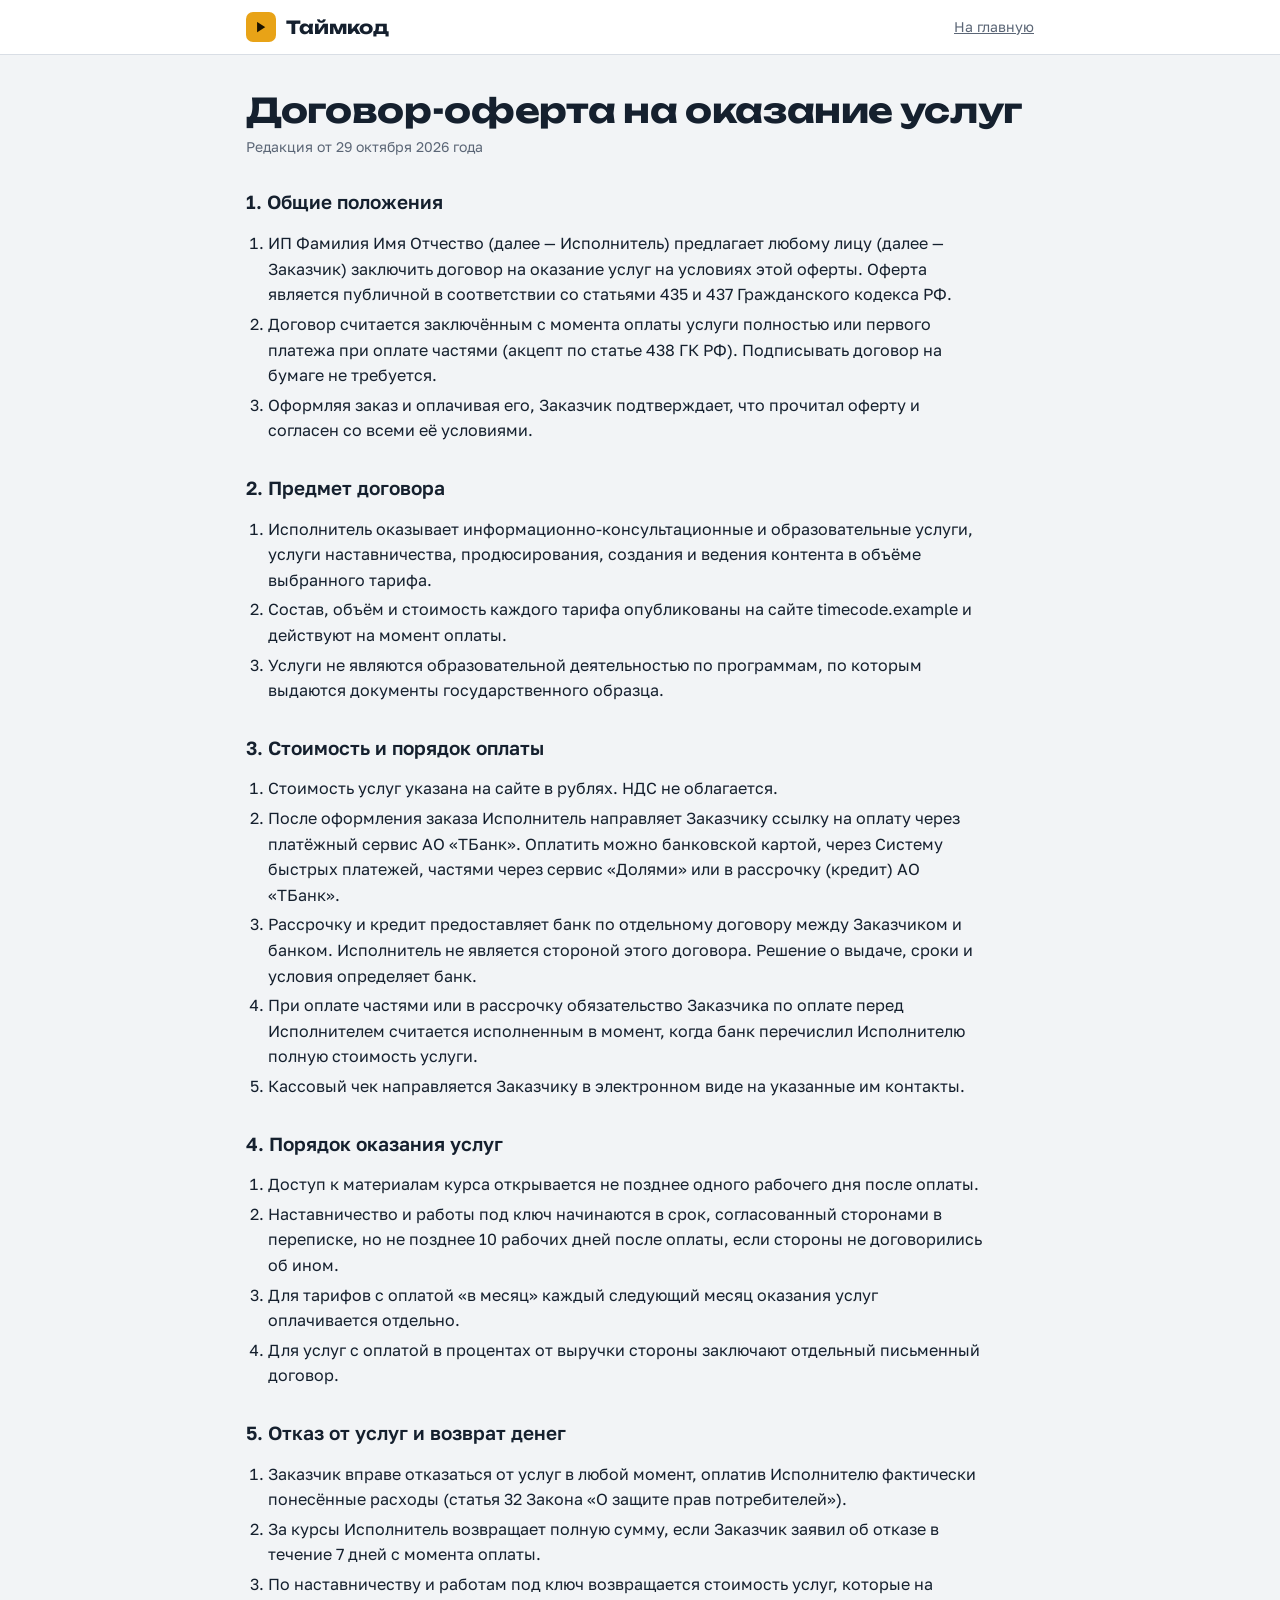
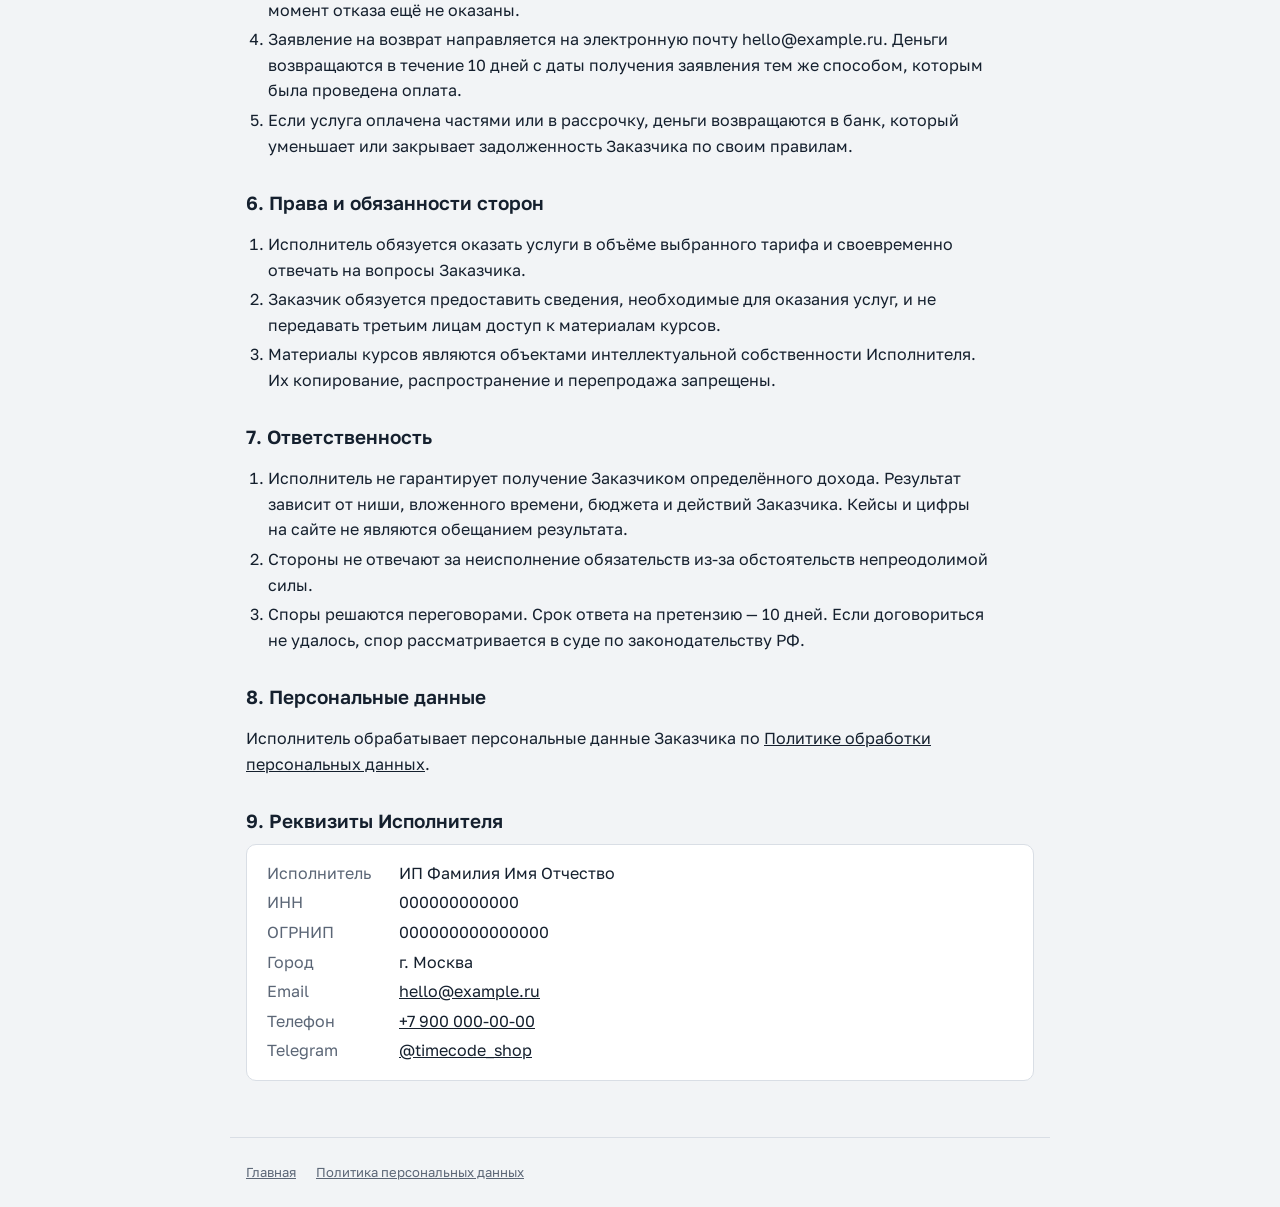
==== site/oferta.html @ 29308879 "Сайт: оплата частями через Т-Банк, оферта и политика ПДн Подготовка сайта к проверке для интернет-эк" ====
<!doctype html>
<html lang="ru">
<head>
<meta charset="utf-8">
<meta name="viewport" content="width=device-width, initial-scale=1, viewport-fit=cover">
<title>Договор-оферта</title>
<meta name="description" content="Публичная оферта на оказание услуг: обучение, наставничество и работа под ключ.">
<link rel="preconnect" href="https://fonts.googleapis.com">
<link rel="preconnect" href="https://fonts.gstatic.com" crossorigin>
<link rel="stylesheet" href="https://fonts.googleapis.com/css2?family=Unbounded:wght@700&family=Golos+Text:wght@400;600&display=swap">
<link rel="stylesheet" href="legal.css">
</head>
<body>

<header class="top">
  <div class="wrap"><a class="logo" href="index.html"><i>▶</i>Таймкод</a><a href="index.html">На главную</a></div>
</header>

<main>
  <div class="wrap">
    <h1>Договор-оферта на оказание услуг</h1>
    <p class="meta">Редакция от 29 октября 2026 года</p>

    <h2>1. Общие положения</h2>
    <ol>
      <li><span data-seller="name"></span> (далее — Исполнитель) предлагает любому лицу (далее — Заказчик) заключить договор на оказание услуг на условиях этой оферты. Оферта является публичной в соответствии со статьями 435 и 437 Гражданского кодекса РФ.</li>
      <li>Договор считается заключённым с момента оплаты услуги полностью или первого платежа при оплате частями (акцепт по статье 438 ГК РФ). Подписывать договор на бумаге не требуется.</li>
      <li>Оформляя заказ и оплачивая его, Заказчик подтверждает, что прочитал оферту и согласен со всеми её условиями.</li>
    </ol>

    <h2>2. Предмет договора</h2>
    <ol>
      <li>Исполнитель оказывает информационно-консультационные и образовательные услуги, услуги наставничества, продюсирования, создания и ведения контента в объёме выбранного тарифа.</li>
      <li>Состав, объём и стоимость каждого тарифа опубликованы на сайте <span data-seller="site"></span> и действуют на момент оплаты.</li>
      <li>Услуги не являются образовательной деятельностью по программам, по которым выдаются документы государственного образца.</li>
    </ol>

    <h2>3. Стоимость и порядок оплаты</h2>
    <ol>
      <li>Стоимость услуг указана на сайте в рублях. НДС не облагается.</li>
      <li>После оформления заказа Исполнитель направляет Заказчику ссылку на оплату через платёжный сервис АО «ТБанк». Оплатить можно банковской картой, через Систему быстрых платежей, частями через сервис «Долями» или в рассрочку (кредит) АО «ТБанк».</li>
      <li>Рассрочку и кредит предоставляет банк по отдельному договору между Заказчиком и банком. Исполнитель не является стороной этого договора. Решение о выдаче, сроки и условия определяет банк.</li>
      <li>При оплате частями или в рассрочку обязательство Заказчика по оплате перед Исполнителем считается исполненным в момент, когда банк перечислил Исполнителю полную стоимость услуги.</li>
      <li>Кассовый чек направляется Заказчику в электронном виде на указанные им контакты.</li>
    </ol>

    <h2>4. Порядок оказания услуг</h2>
    <ol>
      <li>Доступ к материалам курса открывается не позднее одного рабочего дня после оплаты.</li>
      <li>Наставничество и работы под ключ начинаются в срок, согласованный сторонами в переписке, но не позднее 10 рабочих дней после оплаты, если стороны не договорились об ином.</li>
      <li>Для тарифов с оплатой «в месяц» каждый следующий месяц оказания услуг оплачивается отдельно.</li>
      <li>Для услуг с оплатой в процентах от выручки стороны заключают отдельный письменный договор.</li>
    </ol>

    <h2>5. Отказ от услуг и возврат денег</h2>
    <ol>
      <li>Заказчик вправе отказаться от услуг в любой момент, оплатив Исполнителю фактически понесённые расходы (статья 32 Закона «О защите прав потребителей»).</li>
      <li>За курсы Исполнитель возвращает полную сумму, если Заказчик заявил об отказе в течение 7 дней с момента оплаты.</li>
      <li>По наставничеству и работам под ключ возвращается стоимость услуг, которые на момент отказа ещё не оказаны.</li>
      <li>Заявление на возврат направляется на электронную почту <span data-seller="email"></span>. Деньги возвращаются в течение 10 дней с даты получения заявления тем же способом, которым была проведена оплата.</li>
      <li>Если услуга оплачена частями или в рассрочку, деньги возвращаются в банк, который уменьшает или закрывает задолженность Заказчика по своим правилам.</li>
    </ol>

    <h2>6. Права и обязанности сторон</h2>
    <ol>
      <li>Исполнитель обязуется оказать услуги в объёме выбранного тарифа и своевременно отвечать на вопросы Заказчика.</li>
      <li>Заказчик обязуется предоставить сведения, необходимые для оказания услуг, и не передавать третьим лицам доступ к материалам курсов.</li>
      <li>Материалы курсов являются объектами интеллектуальной собственности Исполнителя. Их копирование, распространение и перепродажа запрещены.</li>
    </ol>

    <h2>7. Ответственность</h2>
    <ol>
      <li>Исполнитель не гарантирует получение Заказчиком определённого дохода. Результат зависит от ниши, вложенного времени, бюджета и действий Заказчика. Кейсы и цифры на сайте не являются обещанием результата.</li>
      <li>Стороны не отвечают за неисполнение обязательств из-за обстоятельств непреодолимой силы.</li>
      <li>Споры решаются переговорами. Срок ответа на претензию — 10 дней. Если договориться не удалось, спор рассматривается в суде по законодательству РФ.</li>
    </ol>

    <h2>8. Персональные данные</h2>
    <p>Исполнитель обрабатывает персональные данные Заказчика по <a href="privacy.html">Политике обработки персональных данных</a>.</p>

    <h2>9. Реквизиты Исполнителя</h2>
    <div class="req">
      <div><span>Исполнитель</span><span data-seller="name"></span></div>
      <div><span>ИНН</span><span data-seller="inn"></span></div>
      <div><span>ОГРНИП</span><span data-seller="ogrnip"></span></div>
      <div><span>Город</span><span data-seller="city"></span></div>
      <div><span>Email</span><a data-seller="email" data-seller-href="email"></a></div>
      <div><span>Телефон</span><a data-seller="phone" data-seller-href="phone"></a></div>
      <div><span>Telegram</span><a data-seller="tg" data-seller-href="tg"></a></div>
    </div>
  </div>
</main>

<footer><div class="wrap"><a href="index.html">Главная</a><a href="privacy.html">Политика персональных данных</a></div></footer>

<script src="seller.js"></script>
</body>
</html>
---- site/legal.css ----
/* Общие стили юридических страниц: те же токены, что и на главной */
:root {
  --bg: #F2F4F6; --surface: #FFFFFF; --ink: #15202E; --muted: #5B6676; --line: #D9DEE5;
  --accent: #E8A317; --accent-ink: #1A1300;
  --font-display: "Unbounded", "Arial Black", system-ui, sans-serif;
  --font-body: "Golos Text", "Segoe UI", system-ui, sans-serif;
  --font-mono: "JetBrains Mono", ui-monospace, "SFMono-Regular", Menlo, monospace;
  color-scheme: light;
}
@media (prefers-color-scheme: dark) {
  :root:not([data-theme="light"]) {
    --bg: #0F151D; --surface: #17202B; --ink: #E7ECF2; --muted: #95A1B2; --line: #2A3542; --accent: #F0B33A;
    color-scheme: dark;
  }
}
:root[data-theme="dark"] {
  --bg: #0F151D; --surface: #17202B; --ink: #E7ECF2; --muted: #95A1B2; --line: #2A3542; --accent: #F0B33A;
  color-scheme: dark;
}
* { box-sizing: border-box; }
html { -webkit-text-size-adjust: 100%; }
body { margin: 0; background: var(--bg); color: var(--ink); font: 400 16px/1.6 var(--font-body); }
a { color: inherit; }
:focus-visible { outline: 2px solid var(--accent); outline-offset: 2px; }
.wrap {
  max-width: 820px; margin: 0 auto;
  padding-left: max(16px, env(safe-area-inset-left, 0px));
  padding-right: max(16px, env(safe-area-inset-right, 0px));
}
.top { border-bottom: 1px solid var(--line); background: var(--surface); padding-top: env(safe-area-inset-top, 0px); }
.top .wrap { display: flex; align-items: center; justify-content: space-between; gap: 16px; padding-block: 12px; font-size: 14px; color: var(--muted); }
.logo { display: flex; align-items: center; gap: 10px; font: 700 18px/1 var(--font-display); text-decoration: none; color: var(--ink); }
.logo i { display: inline-grid; place-items: center; width: 30px; height: 30px; border-radius: 7px; background: var(--accent); color: var(--accent-ink); font-style: normal; font-size: 13px; }
main .wrap { padding-block: 36px 56px; }
h1 { margin: 0 0 6px; font: 700 clamp(24px, 4vw, 34px)/1.15 var(--font-display); letter-spacing: -0.01em; text-wrap: balance; }
.meta { margin: 0 0 28px; color: var(--muted); font-size: 14px; }
h2 { margin: 32px 0 10px; font: 600 19px/1.3 var(--font-body); }
p, li { max-width: 72ch; }
ol, ul { padding-left: 22px; }
li + li { margin-top: 4px; }
.req { background: var(--surface); border: 1px solid var(--line); border-radius: 10px; padding: 16px 20px; display: grid; gap: 4px; }
.req div { display: grid; grid-template-columns: minmax(0, 120px) minmax(0, 1fr); gap: 12px; }
.req span:first-child { color: var(--muted); }
.req span:last-child { overflow-wrap: anywhere; }
footer .wrap { padding-block: 24px; border-top: 1px solid var(--line); font-size: 13px; color: var(--muted); display: flex; flex-wrap: wrap; gap: 8px 20px; }
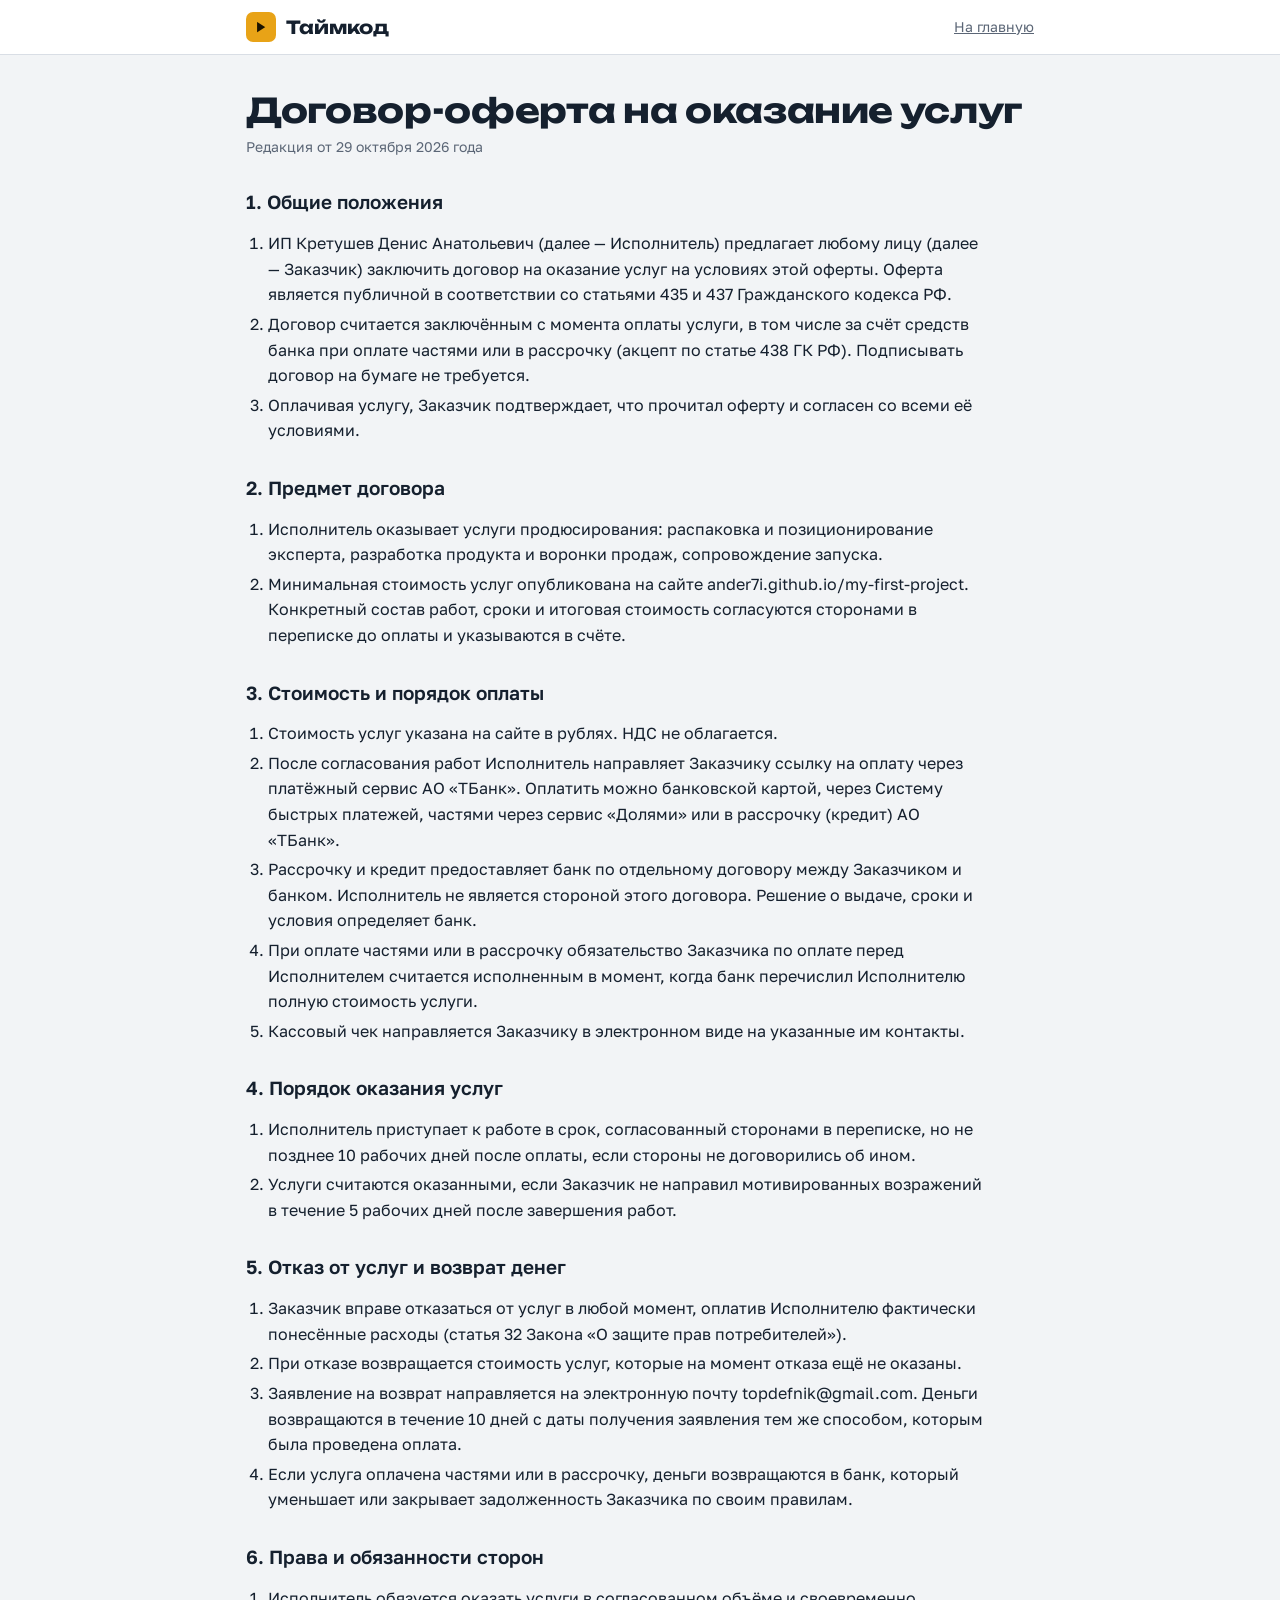
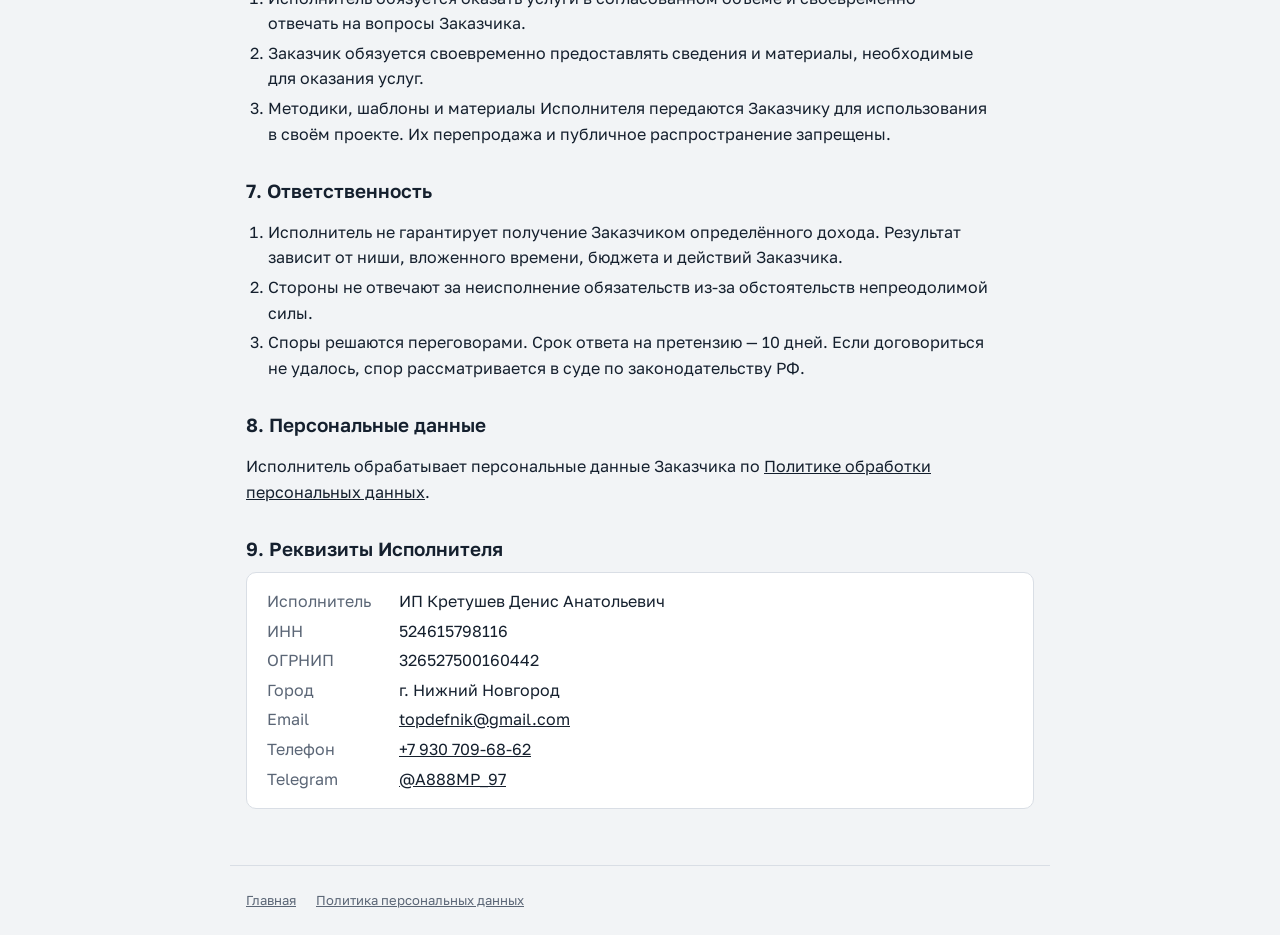
==== commit 6b3f01db: "Сайт: только продюсирование от 50 000 ₽ Убраны остальные направления и корзина: заказ обсуждается в " ====
--- a/site/oferta.html
+++ b/site/oferta.html
@@ -4,7 +4,7 @@
 <meta charset="utf-8">
 <meta name="viewport" content="width=device-width, initial-scale=1, viewport-fit=cover">
 <title>Договор-оферта</title>
-<meta name="description" content="Публичная оферта на оказание услуг: обучение, наставничество и работа под ключ.">
+<meta name="description" content="Публичная оферта на оказание услуг продюсирования.">
 <link rel="preconnect" href="https://fonts.googleapis.com">
 <link rel="preconnect" href="https://fonts.gstatic.com" crossorigin>
 <link rel="stylesheet" href="https://fonts.googleapis.com/css2?family=Unbounded:wght@700&family=Golos+Text:wght@400;600&display=swap">
@@ -24,21 +24,20 @@
     <h2>1. Общие положения</h2>
     <ol>
       <li><span data-seller="name"></span> (далее — Исполнитель) предлагает любому лицу (далее — Заказчик) заключить договор на оказание услуг на условиях этой оферты. Оферта является публичной в соответствии со статьями 435 и 437 Гражданского кодекса РФ.</li>
-      <li>Договор считается заключённым с момента оплаты услуги полностью или первого платежа при оплате частями (акцепт по статье 438 ГК РФ). Подписывать договор на бумаге не требуется.</li>
-      <li>Оформляя заказ и оплачивая его, Заказчик подтверждает, что прочитал оферту и согласен со всеми её условиями.</li>
+      <li>Договор считается заключённым с момента оплаты услуги, в том числе за счёт средств банка при оплате частями или в рассрочку (акцепт по статье 438 ГК РФ). Подписывать договор на бумаге не требуется.</li>
+      <li>Оплачивая услугу, Заказчик подтверждает, что прочитал оферту и согласен со всеми её условиями.</li>
     </ol>
 
     <h2>2. Предмет договора</h2>
     <ol>
-      <li>Исполнитель оказывает информационно-консультационные и образовательные услуги, услуги наставничества, продюсирования, создания и ведения контента в объёме выбранного тарифа.</li>
-      <li>Состав, объём и стоимость каждого тарифа опубликованы на сайте <span data-seller="site"></span> и действуют на момент оплаты.</li>
-      <li>Услуги не являются образовательной деятельностью по программам, по которым выдаются документы государственного образца.</li>
+      <li>Исполнитель оказывает услуги продюсирования: распаковка и позиционирование эксперта, разработка продукта и воронки продаж, сопровождение запуска.</li>
+      <li>Минимальная стоимость услуг опубликована на сайте <span data-seller="site"></span>. Конкретный состав работ, сроки и итоговая стоимость согласуются сторонами в переписке до оплаты и указываются в счёте.</li>
     </ol>
 
     <h2>3. Стоимость и порядок оплаты</h2>
     <ol>
       <li>Стоимость услуг указана на сайте в рублях. НДС не облагается.</li>
-      <li>После оформления заказа Исполнитель направляет Заказчику ссылку на оплату через платёжный сервис АО «ТБанк». Оплатить можно банковской картой, через Систему быстрых платежей, частями через сервис «Долями» или в рассрочку (кредит) АО «ТБанк».</li>
+      <li>После согласования работ Исполнитель направляет Заказчику ссылку на оплату через платёжный сервис АО «ТБанк». Оплатить можно банковской картой, через Систему быстрых платежей, частями через сервис «Долями» или в рассрочку (кредит) АО «ТБанк».</li>
       <li>Рассрочку и кредит предоставляет банк по отдельному договору между Заказчиком и банком. Исполнитель не является стороной этого договора. Решение о выдаче, сроки и условия определяет банк.</li>
       <li>При оплате частями или в рассрочку обязательство Заказчика по оплате перед Исполнителем считается исполненным в момент, когда банк перечислил Исполнителю полную стоимость услуги.</li>
       <li>Кассовый чек направляется Заказчику в электронном виде на указанные им контакты.</li>
@@ -46,31 +45,28 @@
 
     <h2>4. Порядок оказания услуг</h2>
     <ol>
-      <li>Доступ к материалам курса открывается не позднее одного рабочего дня после оплаты.</li>
-      <li>Наставничество и работы под ключ начинаются в срок, согласованный сторонами в переписке, но не позднее 10 рабочих дней после оплаты, если стороны не договорились об ином.</li>
-      <li>Для тарифов с оплатой «в месяц» каждый следующий месяц оказания услуг оплачивается отдельно.</li>
-      <li>Для услуг с оплатой в процентах от выручки стороны заключают отдельный письменный договор.</li>
+      <li>Исполнитель приступает к работе в срок, согласованный сторонами в переписке, но не позднее 10 рабочих дней после оплаты, если стороны не договорились об ином.</li>
+      <li>Услуги считаются оказанными, если Заказчик не направил мотивированных возражений в течение 5 рабочих дней после завершения работ.</li>
     </ol>
 
     <h2>5. Отказ от услуг и возврат денег</h2>
     <ol>
       <li>Заказчик вправе отказаться от услуг в любой момент, оплатив Исполнителю фактически понесённые расходы (статья 32 Закона «О защите прав потребителей»).</li>
-      <li>За курсы Исполнитель возвращает полную сумму, если Заказчик заявил об отказе в течение 7 дней с момента оплаты.</li>
-      <li>По наставничеству и работам под ключ возвращается стоимость услуг, которые на момент отказа ещё не оказаны.</li>
+      <li>При отказе возвращается стоимость услуг, которые на момент отказа ещё не оказаны.</li>
       <li>Заявление на возврат направляется на электронную почту <span data-seller="email"></span>. Деньги возвращаются в течение 10 дней с даты получения заявления тем же способом, которым была проведена оплата.</li>
       <li>Если услуга оплачена частями или в рассрочку, деньги возвращаются в банк, который уменьшает или закрывает задолженность Заказчика по своим правилам.</li>
     </ol>
 
     <h2>6. Права и обязанности сторон</h2>
     <ol>
-      <li>Исполнитель обязуется оказать услуги в объёме выбранного тарифа и своевременно отвечать на вопросы Заказчика.</li>
-      <li>Заказчик обязуется предоставить сведения, необходимые для оказания услуг, и не передавать третьим лицам доступ к материалам курсов.</li>
-      <li>Материалы курсов являются объектами интеллектуальной собственности Исполнителя. Их копирование, распространение и перепродажа запрещены.</li>
+      <li>Исполнитель обязуется оказать услуги в согласованном объёме и своевременно отвечать на вопросы Заказчика.</li>
+      <li>Заказчик обязуется своевременно предоставлять сведения и материалы, необходимые для оказания услуг.</li>
+      <li>Методики, шаблоны и материалы Исполнителя передаются Заказчику для использования в своём проекте. Их перепродажа и публичное распространение запрещены.</li>
     </ol>
 
     <h2>7. Ответственность</h2>
     <ol>
-      <li>Исполнитель не гарантирует получение Заказчиком определённого дохода. Результат зависит от ниши, вложенного времени, бюджета и действий Заказчика. Кейсы и цифры на сайте не являются обещанием результата.</li>
+      <li>Исполнитель не гарантирует получение Заказчиком определённого дохода. Результат зависит от ниши, вложенного времени, бюджета и действий Заказчика.</li>
       <li>Стороны не отвечают за неисполнение обязательств из-за обстоятельств непреодолимой силы.</li>
       <li>Споры решаются переговорами. Срок ответа на претензию — 10 дней. Если договориться не удалось, спор рассматривается в суде по законодательству РФ.</li>
     </ol>
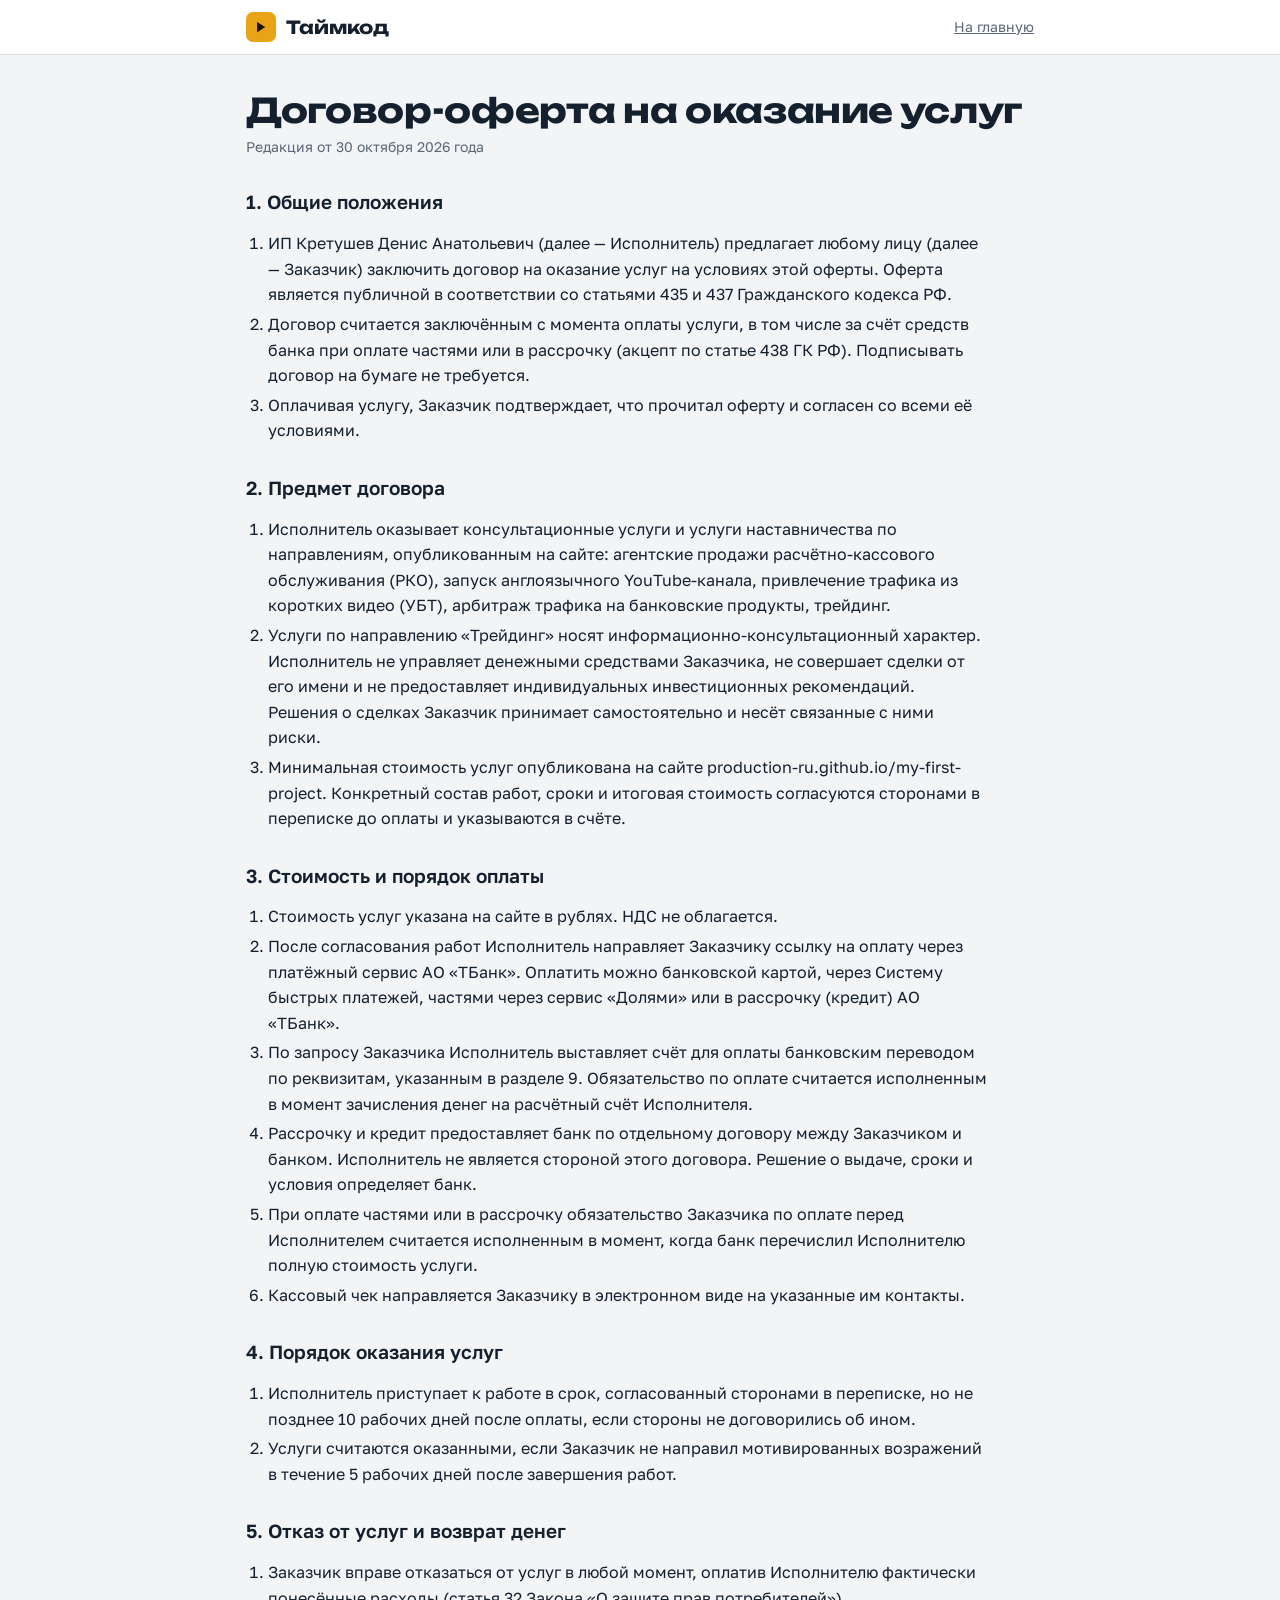
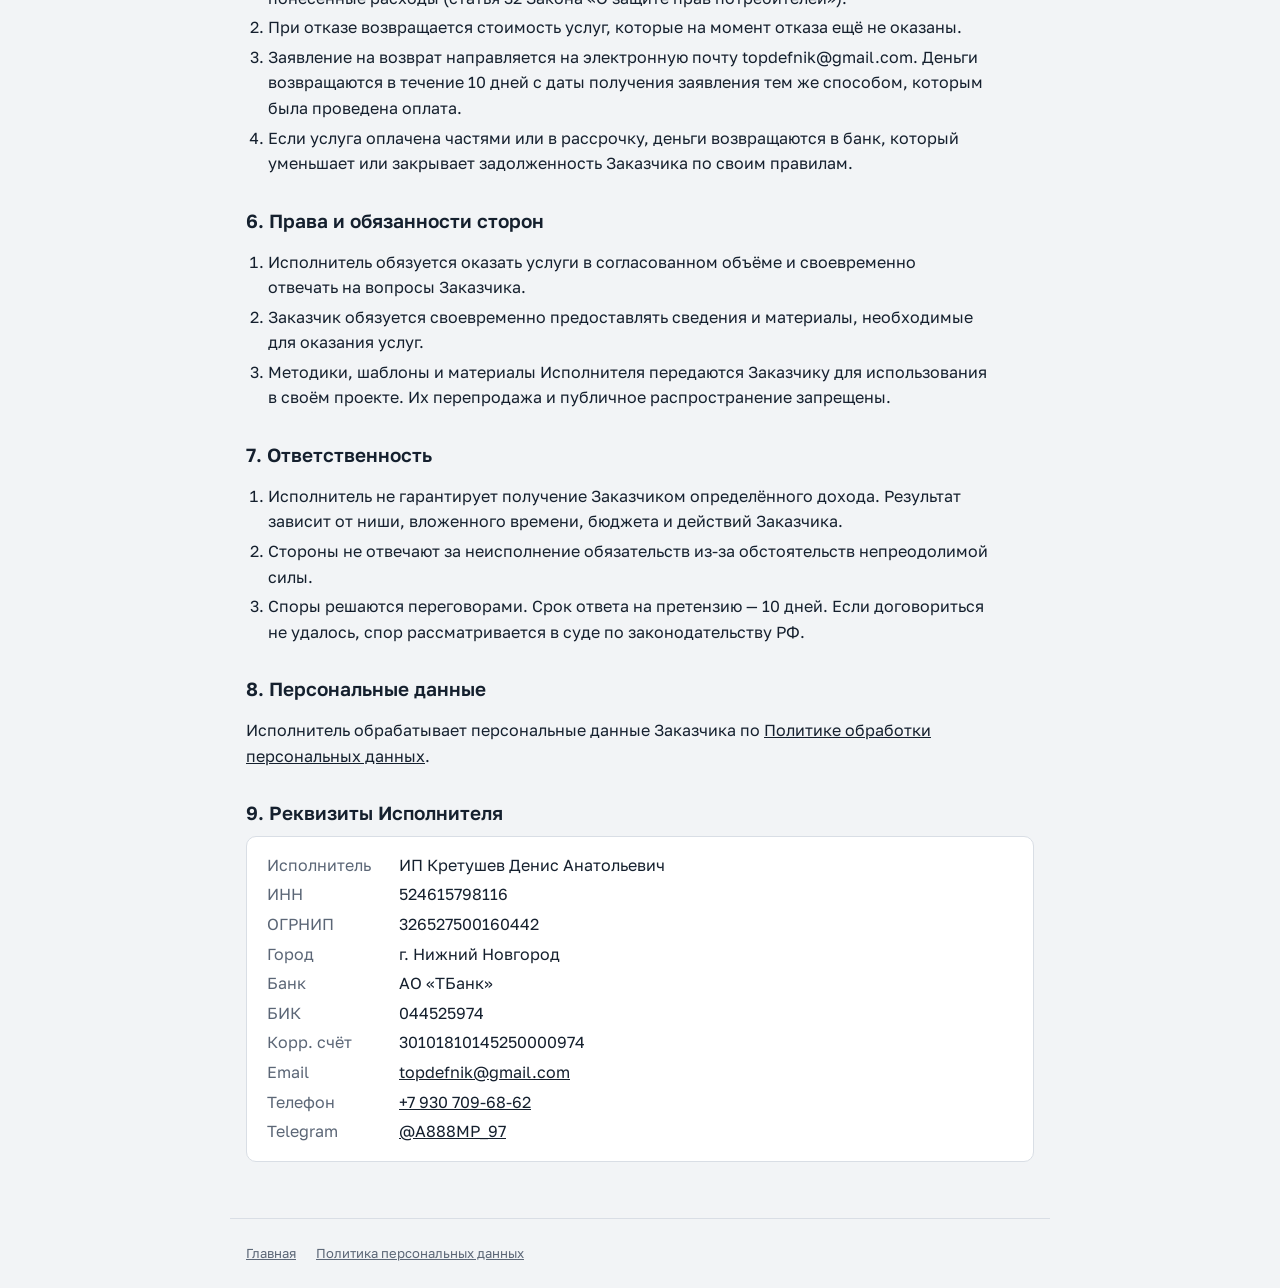
==== commit c062a4bb: "Сайт: пять ниш, разбор оплаты по реквизитам, способам и рассрочке РКО, американский YouTube, УБТ, ар" ====
--- a/site/oferta.html
+++ b/site/oferta.html
@@ -4,7 +4,7 @@
 <meta charset="utf-8">
 <meta name="viewport" content="width=device-width, initial-scale=1, viewport-fit=cover">
 <title>Договор-оферта</title>
-<meta name="description" content="Публичная оферта на оказание услуг продюсирования.">
+<meta name="description" content="Публичная оферта на оказание консультационных услуг и услуг наставничества.">
 <link rel="preconnect" href="https://fonts.googleapis.com">
 <link rel="preconnect" href="https://fonts.gstatic.com" crossorigin>
 <link rel="stylesheet" href="https://fonts.googleapis.com/css2?family=Unbounded:wght@700&family=Golos+Text:wght@400;600&display=swap">
@@ -19,7 +19,7 @@
 <main>
   <div class="wrap">
     <h1>Договор-оферта на оказание услуг</h1>
-    <p class="meta">Редакция от 29 октября 2026 года</p>
+    <p class="meta">Редакция от 30 октября 2026 года</p>
 
     <h2>1. Общие положения</h2>
     <ol>
@@ -30,7 +30,8 @@
 
     <h2>2. Предмет договора</h2>
     <ol>
-      <li>Исполнитель оказывает услуги продюсирования: распаковка и позиционирование эксперта, разработка продукта и воронки продаж, сопровождение запуска.</li>
+      <li>Исполнитель оказывает консультационные услуги и услуги наставничества по направлениям, опубликованным на сайте: агентские продажи расчётно-кассового обслуживания (РКО), запуск англоязычного YouTube-канала, привлечение трафика из коротких видео (УБТ), арбитраж трафика на банковские продукты, трейдинг.</li>
+      <li>Услуги по направлению «Трейдинг» носят информационно-консультационный характер. Исполнитель не управляет денежными средствами Заказчика, не совершает сделки от его имени и не предоставляет индивидуальных инвестиционных рекомендаций. Решения о сделках Заказчик принимает самостоятельно и несёт связанные с ними риски.</li>
       <li>Минимальная стоимость услуг опубликована на сайте <span data-seller="site"></span>. Конкретный состав работ, сроки и итоговая стоимость согласуются сторонами в переписке до оплаты и указываются в счёте.</li>
     </ol>
 
@@ -38,6 +39,7 @@
     <ol>
       <li>Стоимость услуг указана на сайте в рублях. НДС не облагается.</li>
       <li>После согласования работ Исполнитель направляет Заказчику ссылку на оплату через платёжный сервис АО «ТБанк». Оплатить можно банковской картой, через Систему быстрых платежей, частями через сервис «Долями» или в рассрочку (кредит) АО «ТБанк».</li>
+      <li>По запросу Заказчика Исполнитель выставляет счёт для оплаты банковским переводом по реквизитам, указанным в разделе 9. Обязательство по оплате считается исполненным в момент зачисления денег на расчётный счёт Исполнителя.</li>
       <li>Рассрочку и кредит предоставляет банк по отдельному договору между Заказчиком и банком. Исполнитель не является стороной этого договора. Решение о выдаче, сроки и условия определяет банк.</li>
       <li>При оплате частями или в рассрочку обязательство Заказчика по оплате перед Исполнителем считается исполненным в момент, когда банк перечислил Исполнителю полную стоимость услуги.</li>
       <li>Кассовый чек направляется Заказчику в электронном виде на указанные им контакты.</li>
@@ -80,6 +82,9 @@
       <div><span>ИНН</span><span data-seller="inn"></span></div>
       <div><span>ОГРНИП</span><span data-seller="ogrnip"></span></div>
       <div><span>Город</span><span data-seller="city"></span></div>
+      <div><span>Банк</span><span data-seller="bank"></span></div>
+      <div><span>БИК</span><span data-seller="bik"></span></div>
+      <div><span>Корр. счёт</span><span data-seller="ks"></span></div>
       <div><span>Email</span><a data-seller="email" data-seller-href="email"></a></div>
       <div><span>Телефон</span><a data-seller="phone" data-seller-href="phone"></a></div>
       <div><span>Telegram</span><a data-seller="tg" data-seller-href="tg"></a></div>
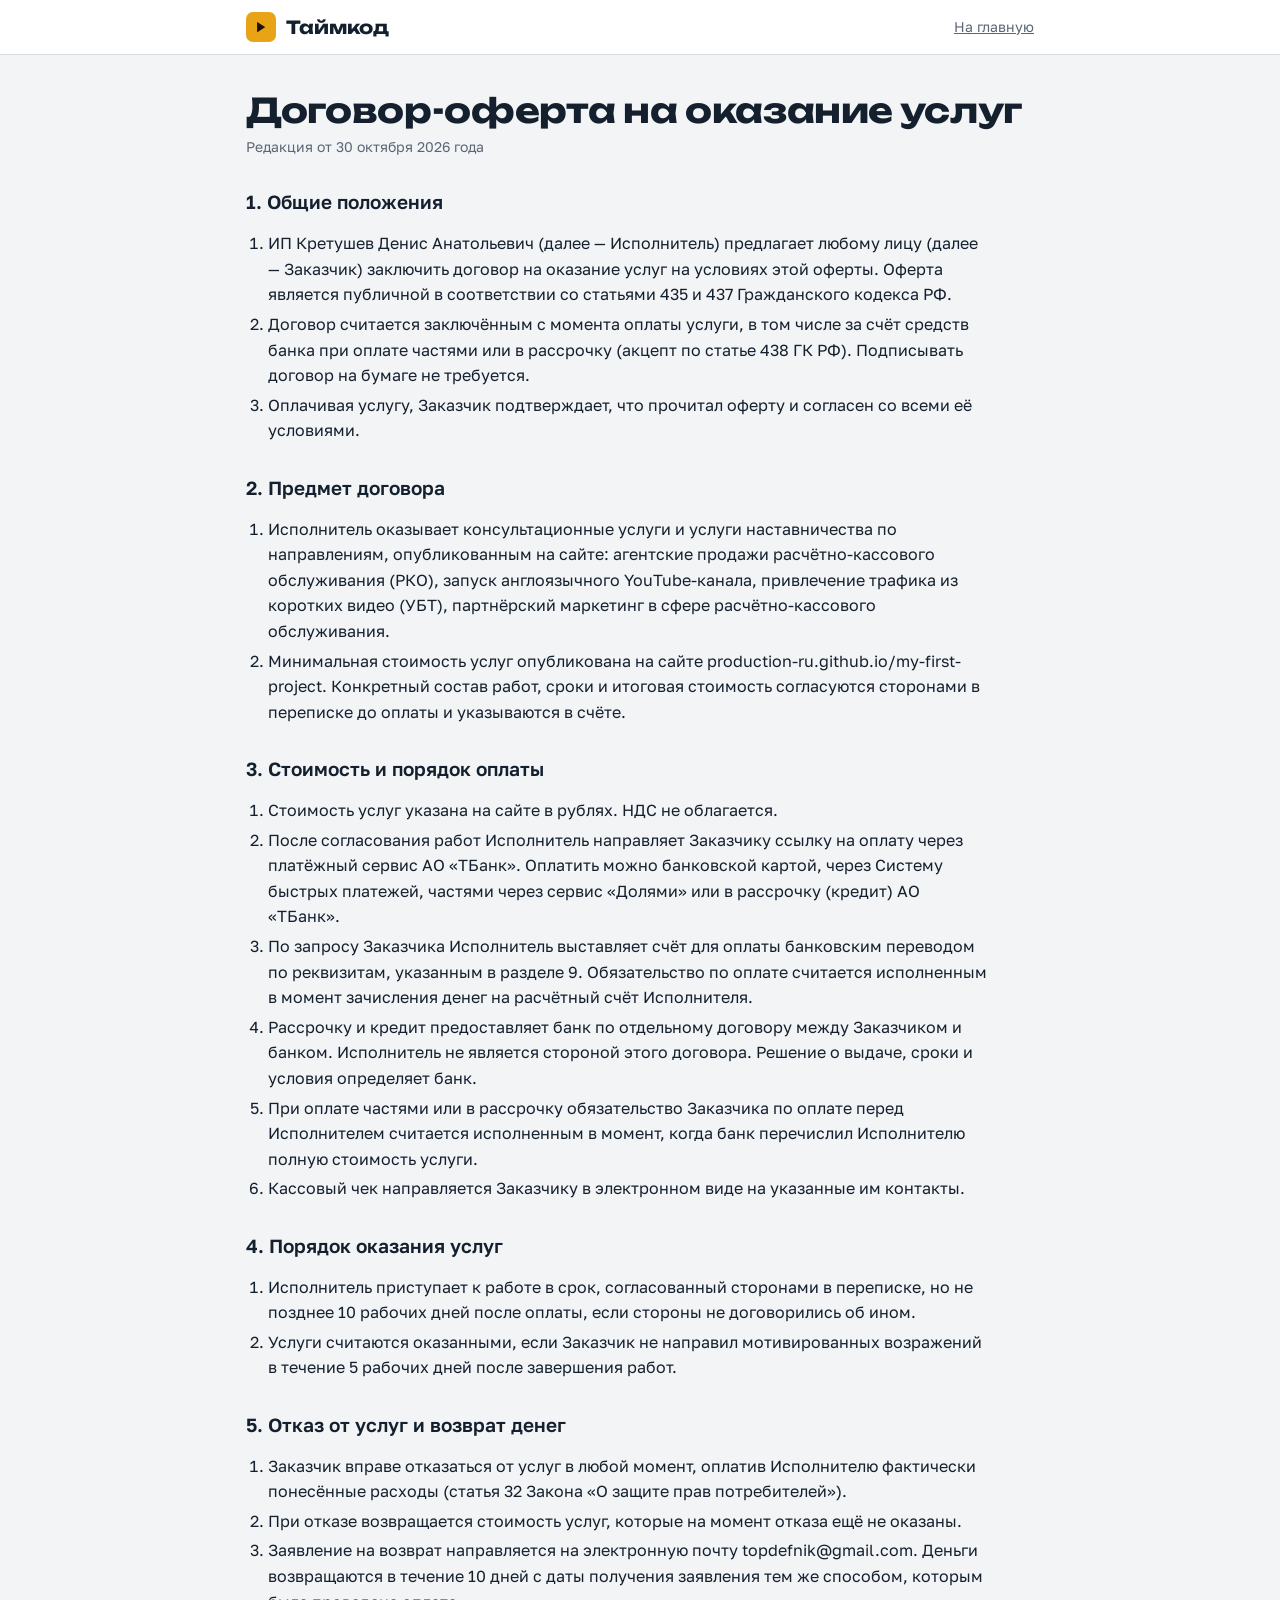
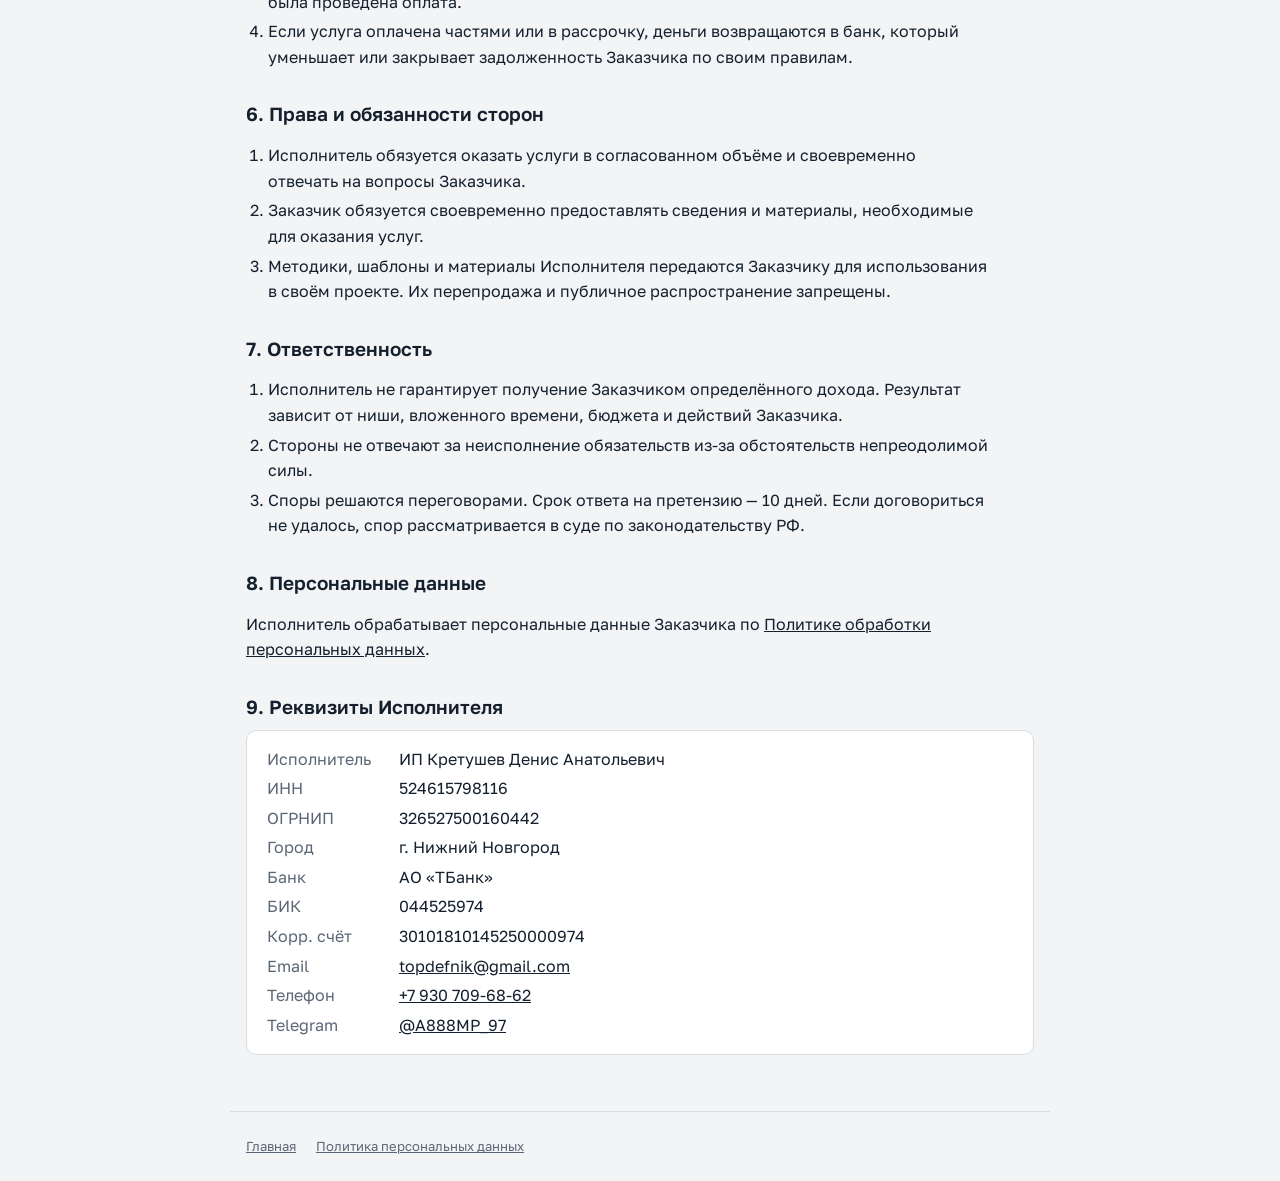
==== commit 26be5bea: "Сайт: убран трейдинг, арбитраж заменён на партнёрский маркетинг (РКО) Co-Authored-By: Claude Opus 5." ====
--- a/site/oferta.html
+++ b/site/oferta.html
@@ -30,8 +30,7 @@
 
     <h2>2. Предмет договора</h2>
     <ol>
-      <li>Исполнитель оказывает консультационные услуги и услуги наставничества по направлениям, опубликованным на сайте: агентские продажи расчётно-кассового обслуживания (РКО), запуск англоязычного YouTube-канала, привлечение трафика из коротких видео (УБТ), арбитраж трафика на банковские продукты, трейдинг.</li>
-      <li>Услуги по направлению «Трейдинг» носят информационно-консультационный характер. Исполнитель не управляет денежными средствами Заказчика, не совершает сделки от его имени и не предоставляет индивидуальных инвестиционных рекомендаций. Решения о сделках Заказчик принимает самостоятельно и несёт связанные с ними риски.</li>
+      <li>Исполнитель оказывает консультационные услуги и услуги наставничества по направлениям, опубликованным на сайте: агентские продажи расчётно-кассового обслуживания (РКО), запуск англоязычного YouTube-канала, привлечение трафика из коротких видео (УБТ), партнёрский маркетинг в сфере расчётно-кассового обслуживания.</li>
       <li>Минимальная стоимость услуг опубликована на сайте <span data-seller="site"></span>. Конкретный состав работ, сроки и итоговая стоимость согласуются сторонами в переписке до оплаты и указываются в счёте.</li>
     </ol>
 
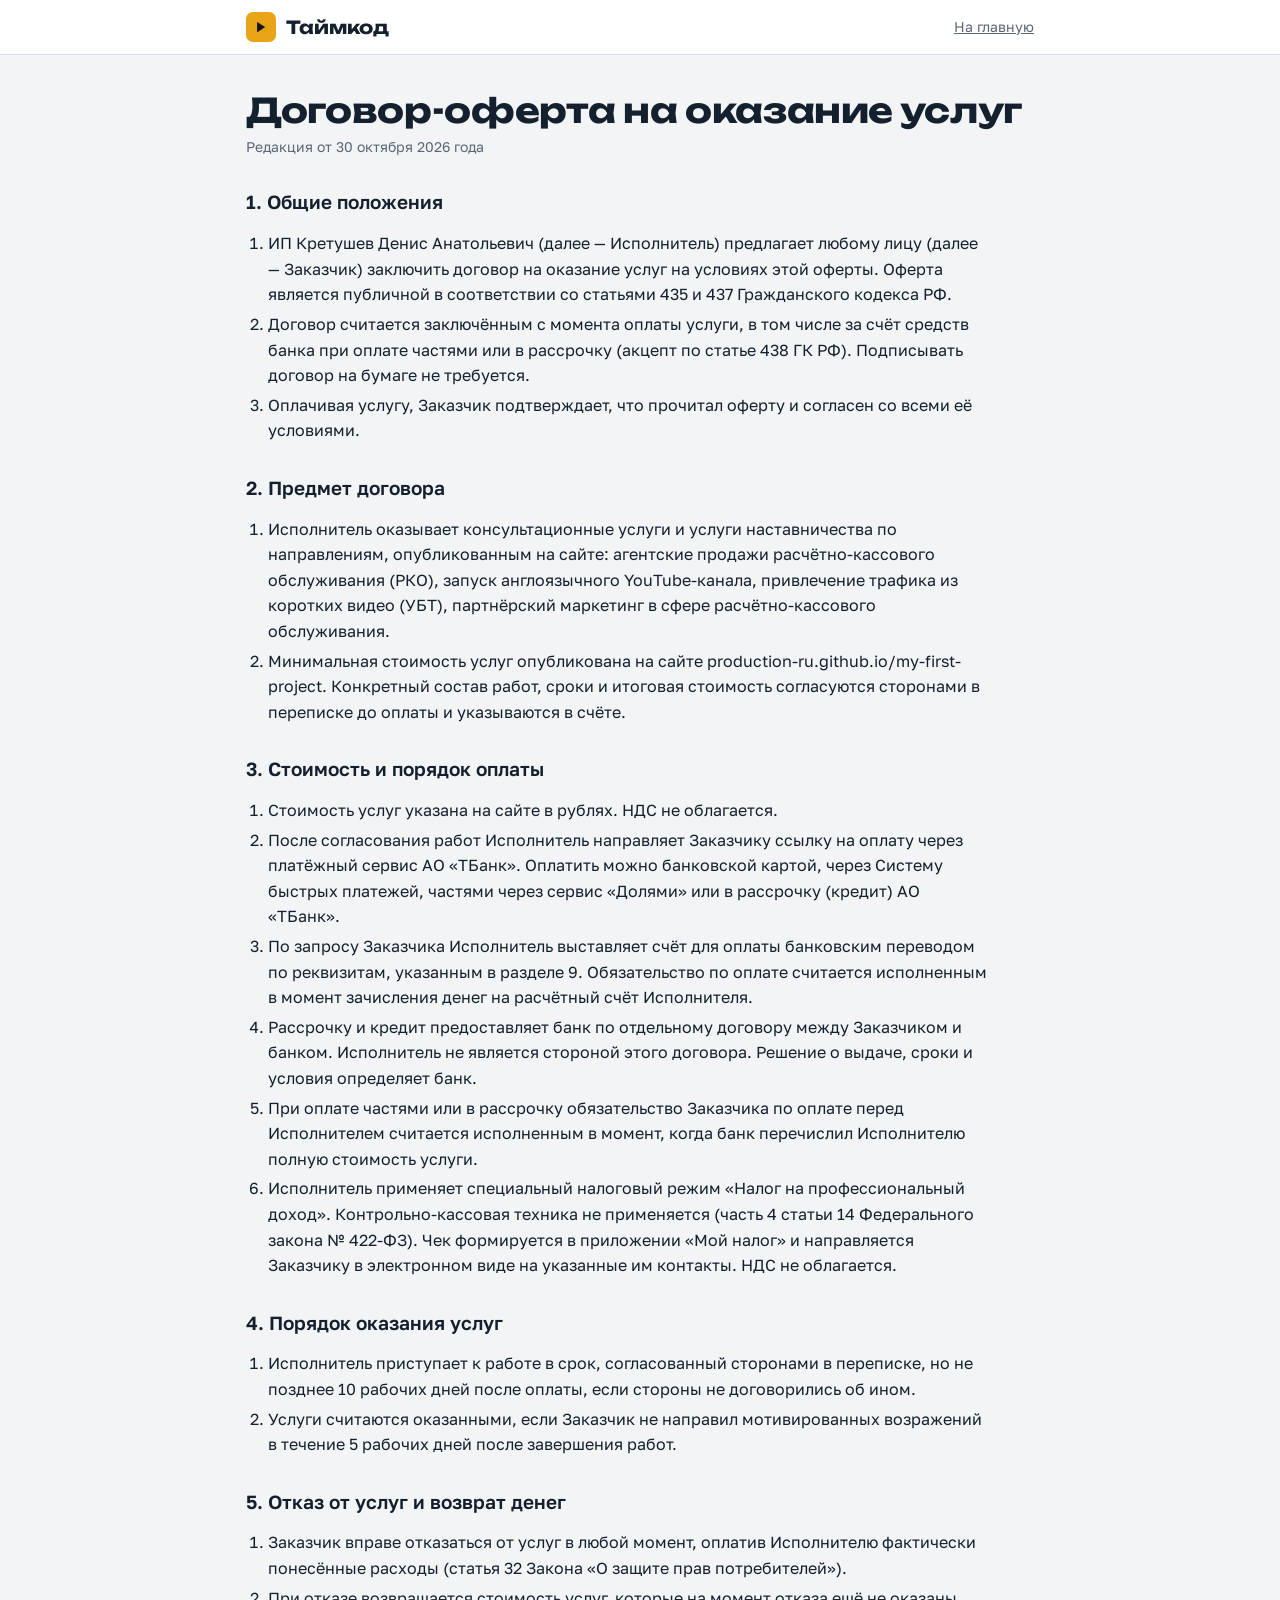
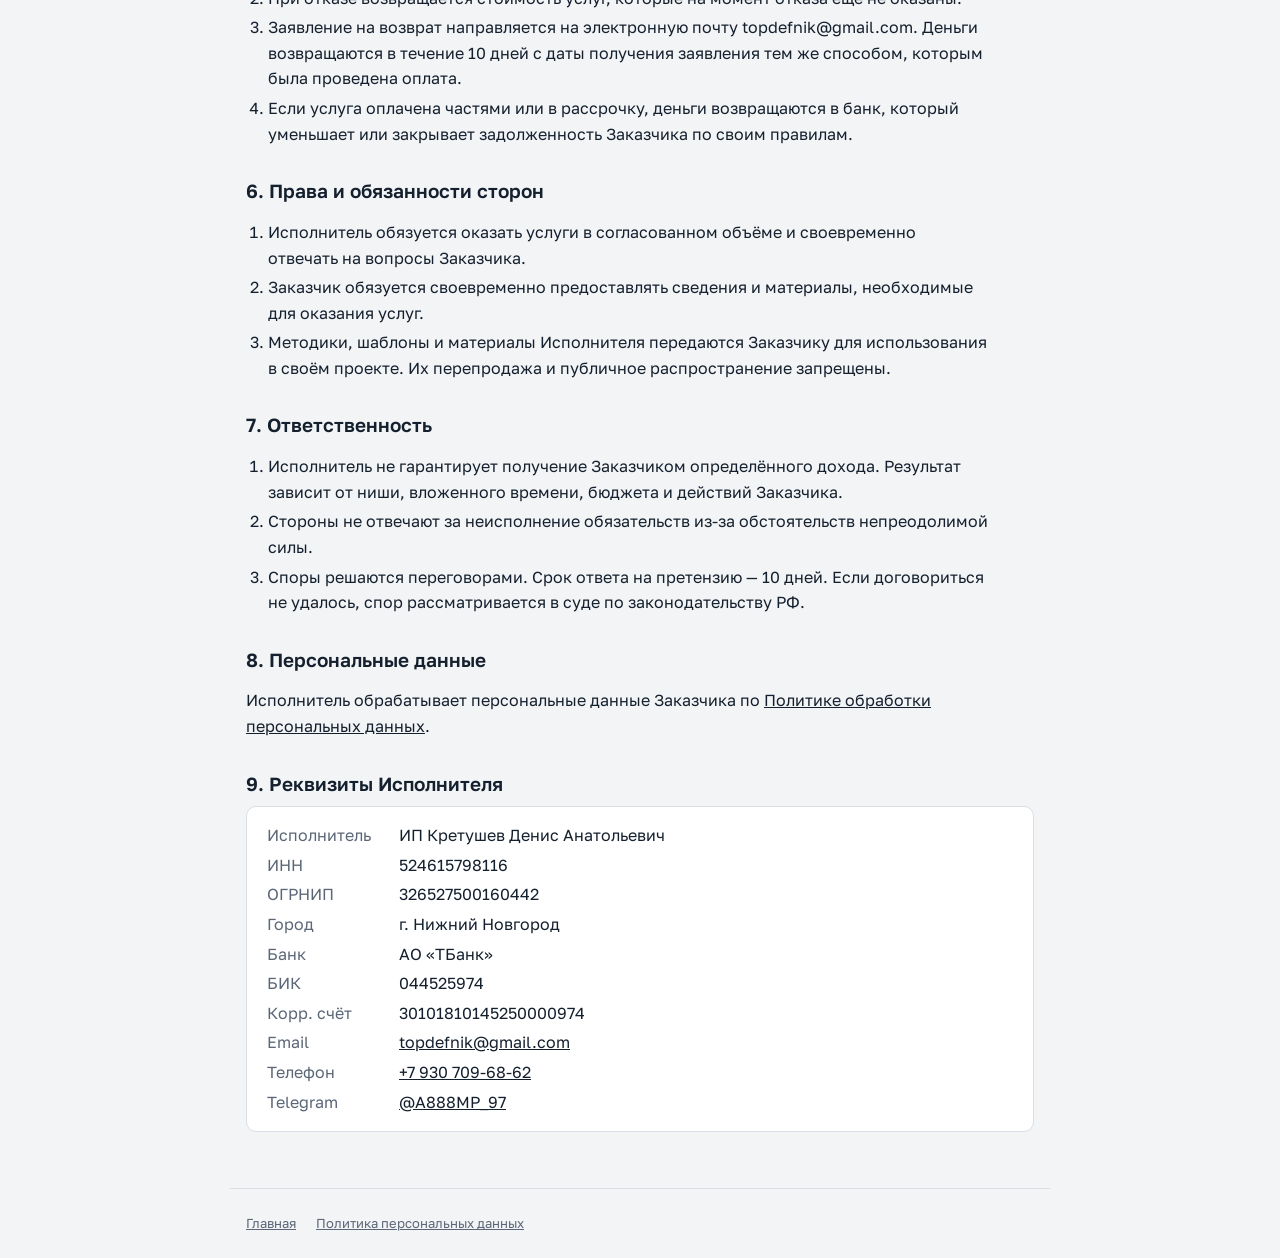
==== commit 176ff27b: "НПД: чеки через «Мой налог» вместо облачной кассы Co-Authored-By: Claude Opus 5.5 <noreply@anthropic" ====
--- a/site/oferta.html
+++ b/site/oferta.html
@@ -41,7 +41,7 @@
       <li>По запросу Заказчика Исполнитель выставляет счёт для оплаты банковским переводом по реквизитам, указанным в разделе 9. Обязательство по оплате считается исполненным в момент зачисления денег на расчётный счёт Исполнителя.</li>
       <li>Рассрочку и кредит предоставляет банк по отдельному договору между Заказчиком и банком. Исполнитель не является стороной этого договора. Решение о выдаче, сроки и условия определяет банк.</li>
       <li>При оплате частями или в рассрочку обязательство Заказчика по оплате перед Исполнителем считается исполненным в момент, когда банк перечислил Исполнителю полную стоимость услуги.</li>
-      <li>Кассовый чек направляется Заказчику в электронном виде на указанные им контакты.</li>
+      <li>Исполнитель применяет специальный налоговый режим «Налог на профессиональный доход». Контрольно-кассовая техника не применяется (часть 4 статьи 14 Федерального закона № 422-ФЗ). Чек формируется в приложении «Мой налог» и направляется Заказчику в электронном виде на указанные им контакты. НДС не облагается.</li>
     </ol>
 
     <h2>4. Порядок оказания услуг</h2>
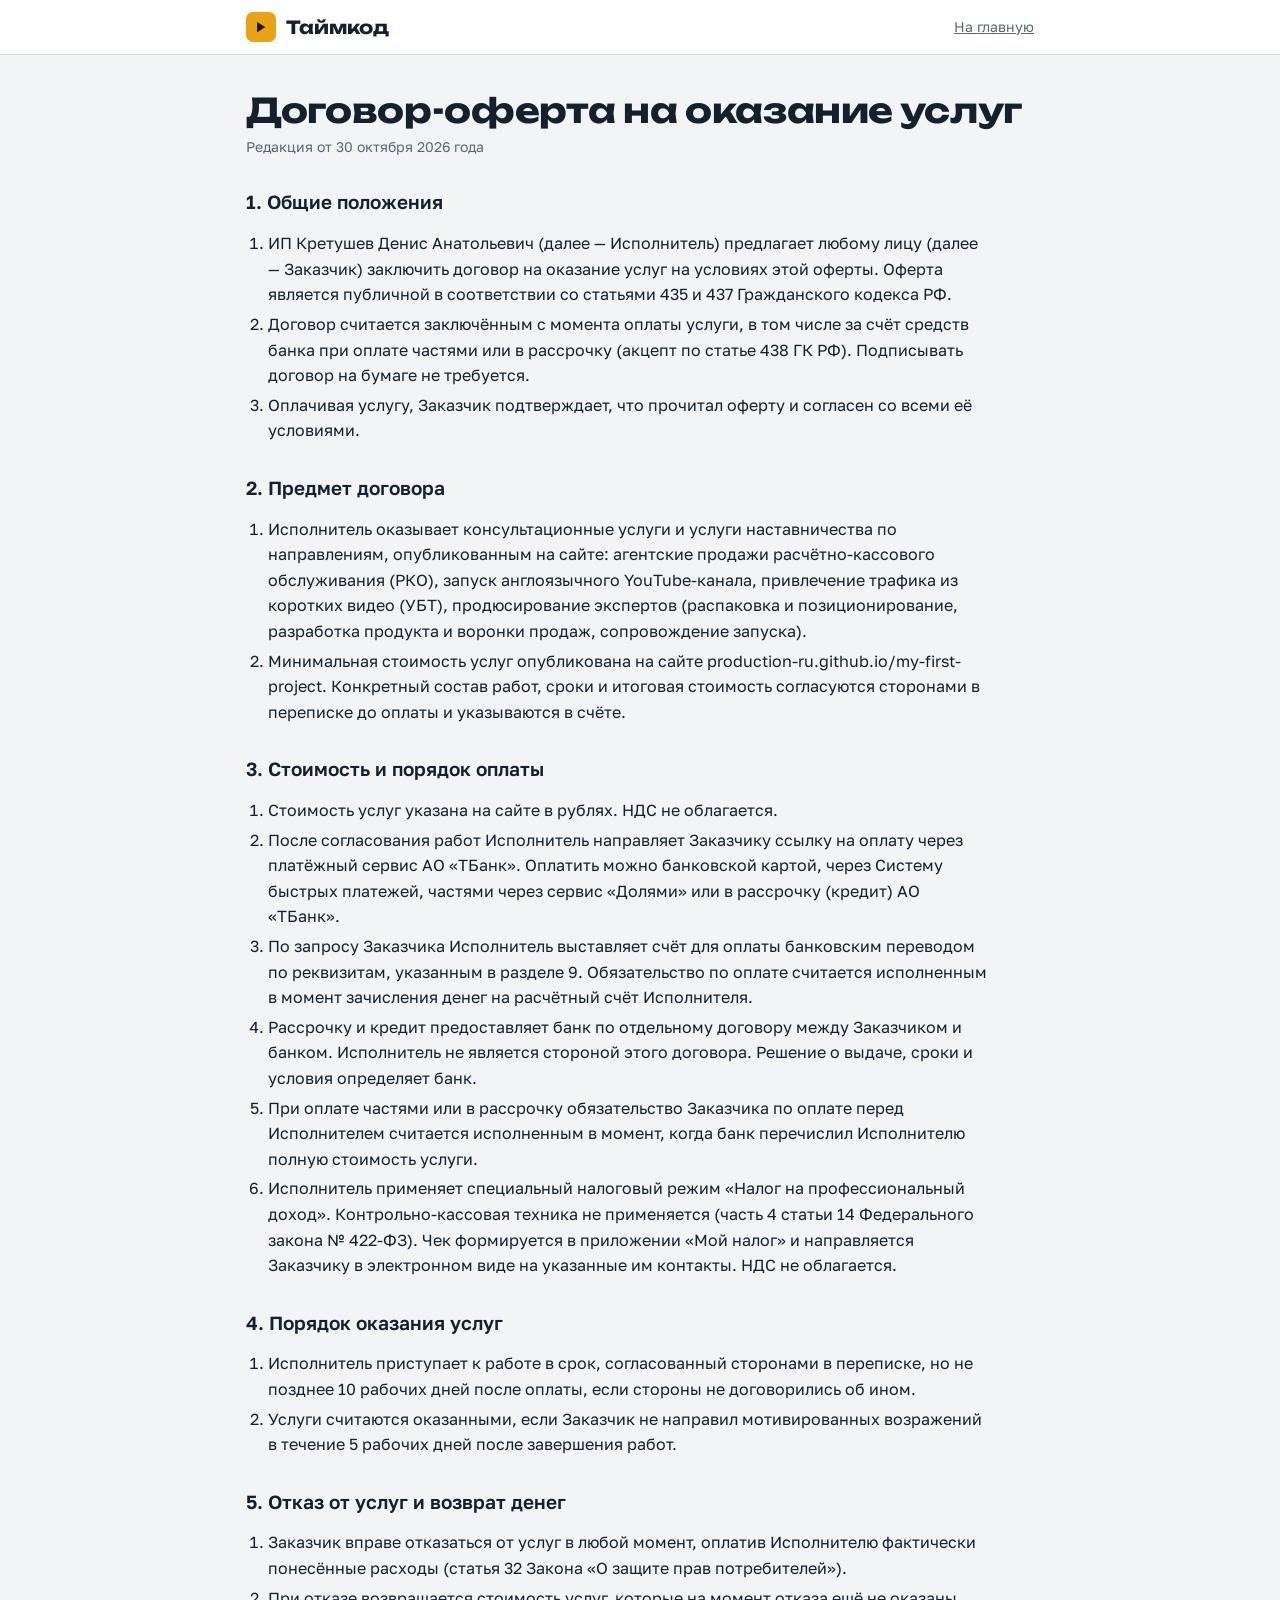
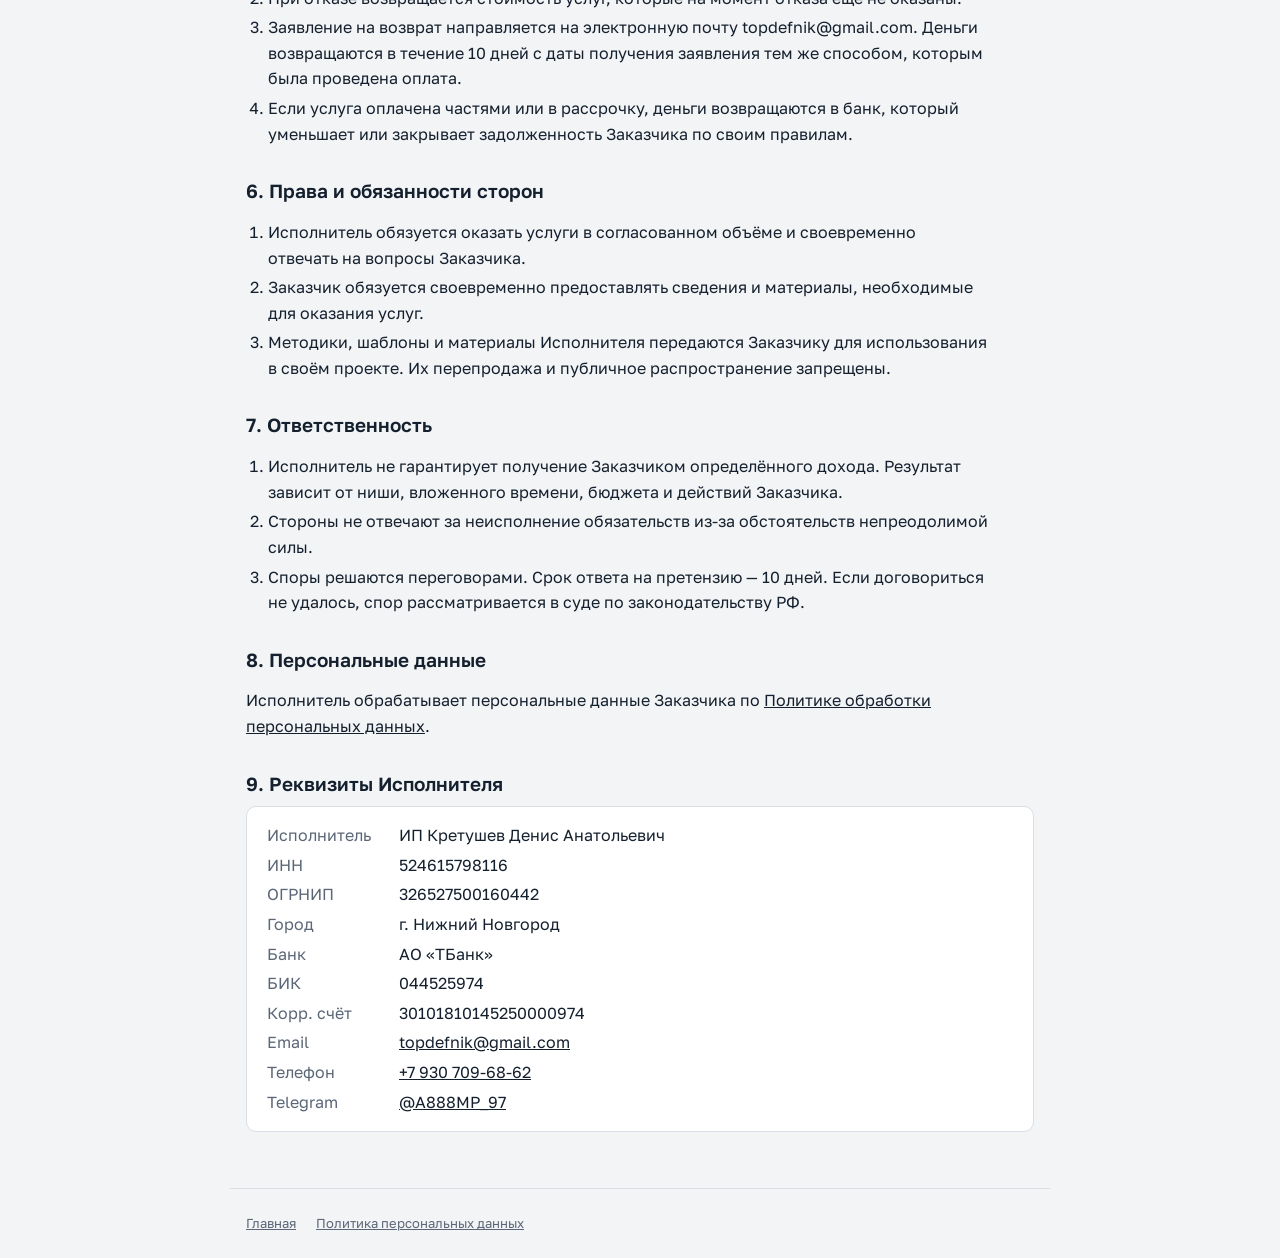
==== commit b399f15c: "Сайт: партнёрский маркетинг заменён на продюсирование от 100 000 ₽ Co-Authored-By: Claude Opus 5.5 <" ====
--- a/site/oferta.html
+++ b/site/oferta.html
@@ -30,7 +30,7 @@
 
     <h2>2. Предмет договора</h2>
     <ol>
-      <li>Исполнитель оказывает консультационные услуги и услуги наставничества по направлениям, опубликованным на сайте: агентские продажи расчётно-кассового обслуживания (РКО), запуск англоязычного YouTube-канала, привлечение трафика из коротких видео (УБТ), партнёрский маркетинг в сфере расчётно-кассового обслуживания.</li>
+      <li>Исполнитель оказывает консультационные услуги и услуги наставничества по направлениям, опубликованным на сайте: агентские продажи расчётно-кассового обслуживания (РКО), запуск англоязычного YouTube-канала, привлечение трафика из коротких видео (УБТ), продюсирование экспертов (распаковка и позиционирование, разработка продукта и воронки продаж, сопровождение запуска).</li>
       <li>Минимальная стоимость услуг опубликована на сайте <span data-seller="site"></span>. Конкретный состав работ, сроки и итоговая стоимость согласуются сторонами в переписке до оплаты и указываются в счёте.</li>
     </ol>
 
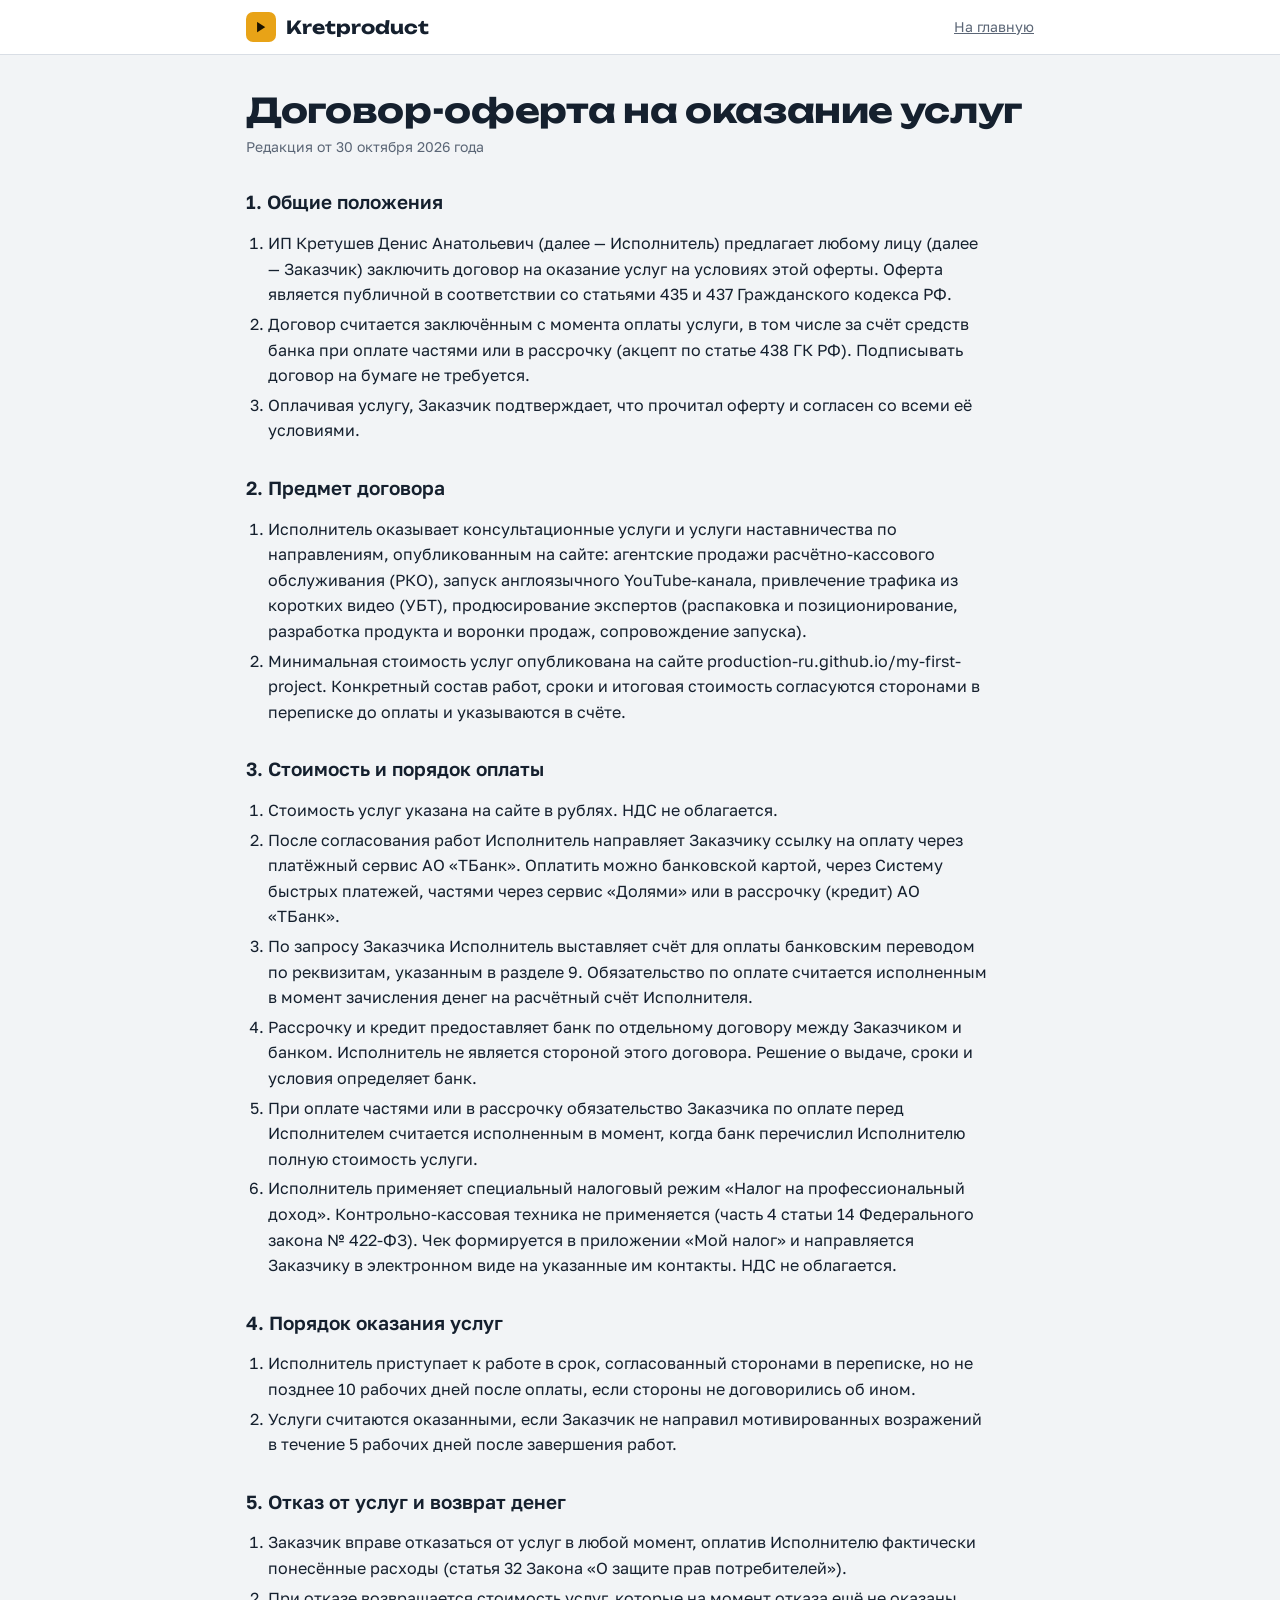
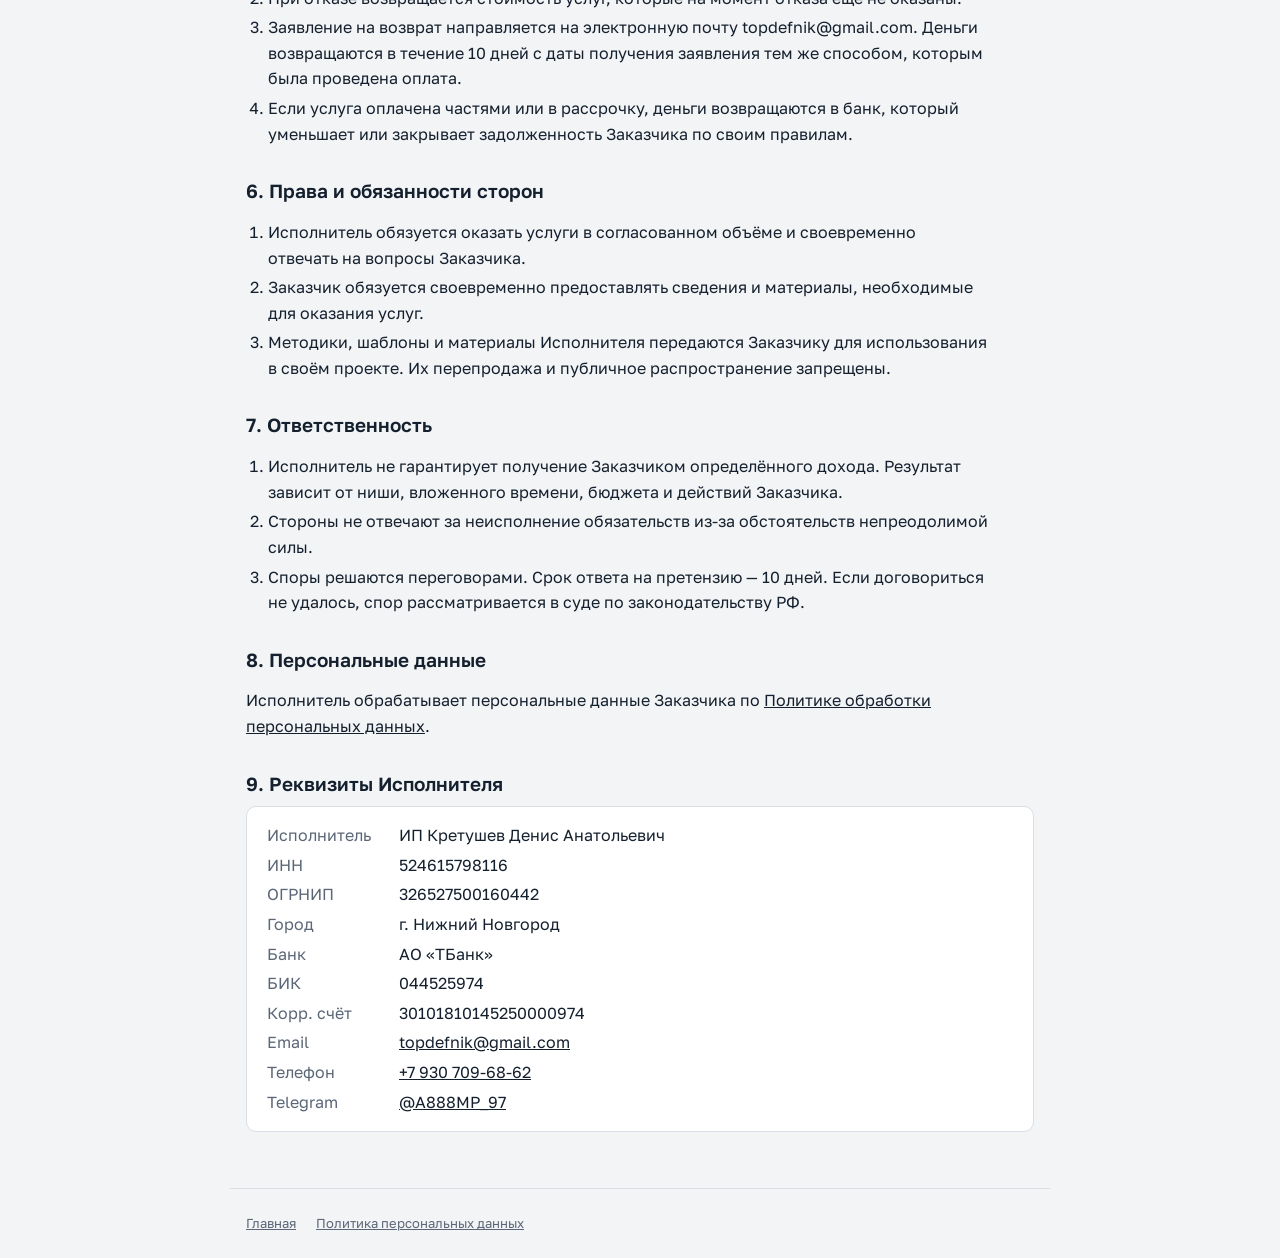
==== commit f9e45452: "Сайт: название Kretproduct Co-Authored-By: Claude Opus 5.5 <noreply@anthropic.com> Claude-Session: h" ====
--- a/site/oferta.html
+++ b/site/oferta.html
@@ -13,7 +13,7 @@
 <body>
 
 <header class="top">
-  <div class="wrap"><a class="logo" href="index.html"><i>▶</i>Таймкод</a><a href="index.html">На главную</a></div>
+  <div class="wrap"><a class="logo" href="index.html"><i>▶</i>Kretproduct</a><a href="index.html">На главную</a></div>
 </header>
 
 <main>
